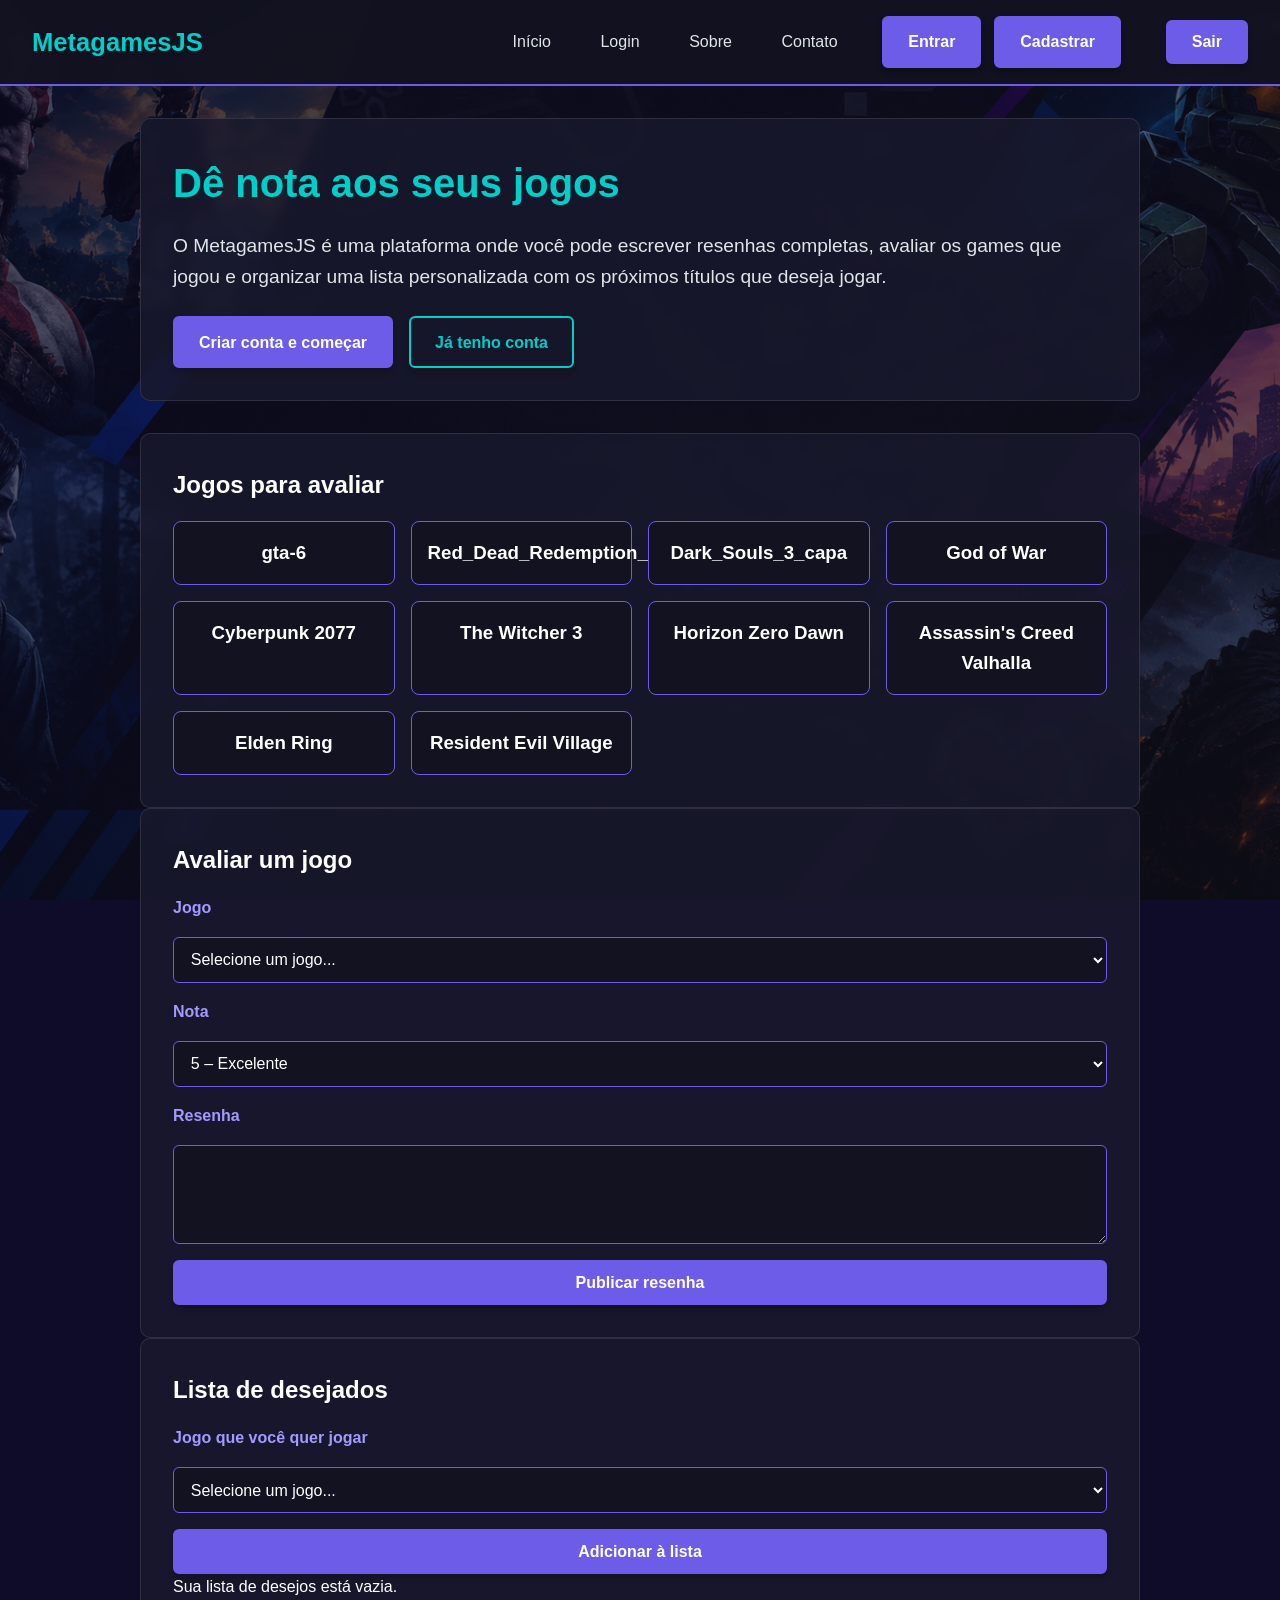
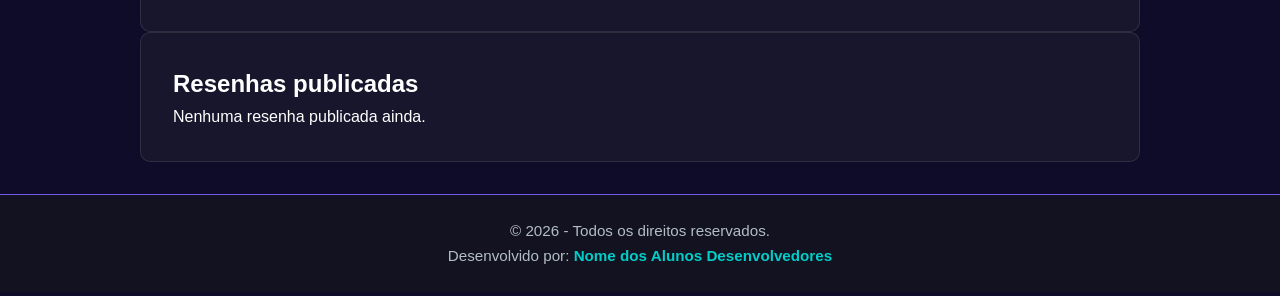
==== index.html @ 0fa868e7 "Site de jogos" ====
<!DOCTYPE html>
<html lang="pt-BR">
<head>
  <meta charset="UTF-8">
  <meta name="viewport" content="width=device-width, initial-scale=1.0">
  <title>MetagamesJS - Avalie e Organize seus Jogos</title>
    <link rel="stylesheet" href="style.css">
</head>
<body class="home">

  <!-- Header Fixo / Menu Principal -->
  <header>
    <a class="logo" href="index.html">MetagamesJS</a>
    
    <nav>
      <ul class="menu-principal">
        <li><a href="index.html">Início</a></li>
        <li><a href="login.html">Login</a></li>
        
        <!-- Submenu: Sobre -->
        <li class="has-submenu">
          <a href="#">Sobre</a>
          <ul class="submenu">
            <li><a href="#">Empresa</a></li>
            <li><a href="#">Clientes</a></li>
          </ul>
        </li>
        
        <!-- Submenu: Contato -->
        <li class="has-submenu">
          <a href="#">Contato</a>
          <ul class="submenu">
            <li><a href="#">Telefones</a></li>
            <li><a href="#">Email</a></li>
          </ul>
        </li>
      </ul>

      <!-- Painel de Login / Usuário em destaque -->
      <div id="navVisitante" class="grupo">
        <a class="btn-nav" href="login.html">Entrar</a>
        <a class="btn-nav" href="cadastro.html">Cadastrar</a>
      </div>
      
      <div id="navUsuario" class="grupo oculto">
        <span id="nomeUsuario"></span>
        <button id="btnSair">Sair</button>
      </div>
    </nav>
  </header>

  <!-- Conteúdo Principal -->
  <main>

    <!-- Apresentação Principal (Sessão de Destaque) -->
    <section id="inicio" class="inicio">
      <h1>Dê nota aos seus jogos</h1>
      <p>
        O MetagamesJS é uma plataforma onde você pode escrever resenhas completas, avaliar os games que jogou e organizar uma lista personalizada com os próximos títulos que deseja jogar.
      </p>
      <div class="botoes">
        <a class="botao" href="cadastro.html">Criar conta e começar</a>
        <a class="botao sec" href="login.html">Já tenho conta</a>
      </div>
    </section>

    <!-- Área restrita do usuário após login -->
    <div id="areaUsuario" class="oculto">

      <section>
        <h2>Jogos para avaliar</h2>
        <div id="catalogo"></div>
      </section>

      <section id="areaAvaliar">
        <h2>Avaliar um jogo</h2>
        <form id="formResenha">
          <label for="titulo">Jogo</label>
          <select id="titulo" required></select>

          <label for="notaJogo">Nota</label>
          <select id="notaJogo">
            <option value="5">5 – Excelente</option>
            <option value="4">4 – Muito bom</option>
            <option value="3">3 – Bom</option>
            <option value="2">2 – Fraco</option>
            <option value="1">1 – Ruim</option>
          </select>

          <label for="texto">Resenha</label>
          <textarea id="texto" rows="4" required></textarea>

          <button type="submit">Publicar resenha</button>
        </form>
      </section>

      <section>
        <h2>Lista de desejados</h2>
        <form id="formDesejo">
          <label for="desejo">Jogo que você quer jogar</label>
          <select id="desejo" required></select>
          <button type="submit">Adicionar à lista</button>
        </form>
        <div id="listaDesejos"></div>
      </section>

      <section>
        <h2>Resenhas publicadas</h2>
        <div id="listaResenhas"></div>
      </section>

    </div>
  </main>

  <!-- Rodapé Semântico -->
  <footer>
    <p>
      &copy; <span id="anoAtual">2026</span> - Todos os direitos reservados.
    </p>
    <p>
      Desenvolvido por: <strong>Nome dos Alunos Desenvolvedores</strong>
    </p>
  </footer>

  <script src="script.js"></script>
</body>
</html>
---- style.css ----
/* ==========================================================================
   1. RESET E CONFIGURAÇÕES GERAIS / BODY
   ========================================================================== */
* {
  margin: 0;
  padding: 0;
  box-sizing: border-box;
}
body {
  font-family: 'Segoe UI', Tahoma, Geneva, Verdana, sans-serif;
  color: #ffffff;
  line-height: 1.6;
  min-height: 100vh;
  display: flex;
  flex-direction: column;

  /* Cor de fundo base caso a imagem falhe + Imagem local */
  background-color: #0f0c29;
  background-image: linear-gradient(135deg, rgba(15, 12, 41, 0.6), rgba(18, 18, 32, 0.6)),
                    url('./fundo-games.jpg');
  background-repeat: no-repeat;
  background-position: center center;
  background-attachment: fixed;
  background-size: cover;
}


  


/* ==========================================================================
   2. HEADER & MENU COM SUBMENU
   ========================================================================== */
header {
  position: sticky;
  top: 0;
  z-index: 1000;
  background-color: rgba(18, 18, 32, 0.95);
  backdrop-filter: blur(8px);
  border-bottom: 2px solid #6c5ce7;
  padding: 1rem 2rem;
  display: flex;
  justify-content: space-between;
  align-items: center;
}

header .logo {
  font-size: 1.6rem;
  font-weight: bold;
  color: #00cec9;
  text-decoration: none;
  transition: color 0.3s ease;
}

header .logo:hover {
  color: #a29bfe;
}

nav {
  display: flex;
  align-items: center;
  gap: 2rem;
}

/* Menu Principal */
nav ul.menu-principal {
  list-style: none;
  display: flex;
  gap: 1.5rem;
  align-items: center;
}

nav ul.menu-principal > li {
  position: relative;
}

nav ul.menu-principal a {
  color: #dfe6e9;
  text-decoration: none;
  font-weight: 500;
  padding: 0.5rem 0.8rem;
  border-radius: 4px;
  transition: background-color 0.3s ease, color 0.3s ease;
}

/* Ações :hover, :focus, :active nos links do menu */
nav ul.menu-principal a:hover,
nav ul.menu-principal a:focus {
  color: #00cec9;
  background-color: rgba(255, 255, 255, 0.1);
  outline: none;
}

nav ul.menu-principal a:active {
  color: #a29bfe;
}

/* Submenu Dropdown */
ul.submenu {
  display: none;
  position: absolute;
  top: 100%;
  left: 0;
  background-color: #1e1e2f;
  list-style: none;
  border: 1px solid #6c5ce7;
  border-radius: 6px;
  min-width: 160px;
  box-shadow: 0 8px 16px rgba(0, 0, 0, 0.4);
  padding: 0.5rem 0;
  z-index: 1001;
}

ul.submenu li a {
  display: block;
  padding: 0.6rem 1rem;
  color: #b2bec3;
}

ul.submenu li a:hover,
ul.submenu li a:focus {
  background-color: #6c5ce7;
  color: #ffffff;
}

/* Exibir submenu no Hover e no Focus dos pais */
li.has-submenu:hover > ul.submenu,
li.has-submenu:focus-within > ul.submenu {
  display: block;
}

/* Area de Usuário/Visitante no Header */
.grupo {
  display: flex;
  align-items: center;
  gap: 0.8rem;
}

#nomeUsuario {
  font-weight: 600;
  color: #00cec9;
}

/* ==========================================================================
   3. PADRONIZAÇÃO DE BOTÕES (Válido para todas as páginas)
   ========================================================================== */
.botao,
button,
.btn-nav {
  display: inline-block;
  background-color: #6c5ce7;
  color: #ffffff;
  font-size: 1rem;
  font-weight: 600;
  padding: 0.7rem 1.5rem;
  border: 2px solid #6c5ce7;
  border-radius: 6px;
  cursor: pointer;
  text-decoration: none;
  text-align: center;
  transition: all 0.3s ease;
  box-shadow: 0 4px 6px rgba(0, 0, 0, 0.2);
}

.botao.sec {
  background-color: transparent;
  color: #00cec9;
  border-color: #00cec9;
}

/* Ações :hover, :active, :focus Padronizadas nos Botões */
.botao:hover,
button:hover,
.btn-nav:hover {
  background-color: #5a49e0;
  border-color: #5a49e0;
  transform: translateY(-2px);
  box-shadow: 0 6px 12px rgba(108, 92, 231, 0.4);
}

.botao.sec:hover {
  background-color: #00cec9;
  color: #121220;
}

.botao:focus,
button:focus,
.btn-nav:focus {
  outline: 3px solid #00cec9;
  outline-offset: 2px;
}

.botao:active,
button:active,
.btn-nav:active {
  transform: translateY(0);
  box-shadow: 0 2px 4px rgba(0, 0, 0, 0.2);
}

/* ==========================================================================
   4. MAIN & CONTEÚDO
   ========================================================================== */
main {
  flex: 1;
  max-width: 1000px;
  width: 90%;
  margin: 2rem auto;
  display: flex;
  flex-direction: column;
  gap: 2rem;
}

section, .card-resenha, #areaUsuario > section {
  background: rgba(25, 25, 45, 0.85);
  border: 1px solid rgba(255, 255, 255, 0.1);
  border-radius: 10px;
  padding: 2rem;
  backdrop-filter: blur(5px);
}

.inicio h1 {
  font-size: 2.5rem;
  color: #00cec9;
  margin-bottom: 1rem;
}

.inicio p {
  font-size: 1.2rem;
  margin-bottom: 1.5rem;
  color: #dfe6e9;
}

.botoes {
  display: flex;
  gap: 1rem;
}

/* Formulários */
form {
  display: flex;
  flex-direction: column;
  gap: 1rem;
  margin-top: 1rem;
}

label {
  font-weight: bold;
  color: #a29bfe;
}

input, select, textarea {
  width: 100%;
  padding: 0.8rem;
  border-radius: 6px;
  border: 1px solid #6c5ce7;
  background-color: #121220;
  color: #ffffff;
  font-size: 1rem;
}

input:focus, select:focus, textarea:focus {
  outline: none;
  border-color: #00cec9;
  box-shadow: 0 0 8px rgba(0, 206, 201, 0.5);
}

/* Cartões e Listas */
#catalogo {
  display: grid;
  grid-template-columns: repeat(auto-fill, minmax(180px, 1fr));
  gap: 1rem;
  margin-top: 1rem;
}

.card-jogo {
  background-color: #121220;
  border: 1px solid #6c5ce7;
  padding: 1rem;
  border-radius: 8px;
  text-align: center;
}

.card-resenha {
  margin-top: 1rem;
}

.card-resenha .autor {
  font-size: 0.85rem;
  color: #b2bec3;
  margin-bottom: 0.5rem;
}

#listaDesejos ul {
  list-style: none;
  margin-top: 1rem;
}

#listaDesejos li {
  display: flex;
  justify-content: space-between;
  align-items: center;
  background-color: #121220;
  padding: 0.8rem;
  margin-bottom: 0.5rem;
  border-radius: 6px;
}

/* ==========================================================================
   5. FOOTER
   ========================================================================== */
footer {
  background-color: rgba(18, 18, 32, 0.95);
  border-top: 1px solid #6c5ce7;
  text-align: center;
  padding: 1.5rem;
  color: #b2bec3;
  font-size: 0.95rem;
  margin-top: auto;
}

footer strong {
  color: #00cec9;
}
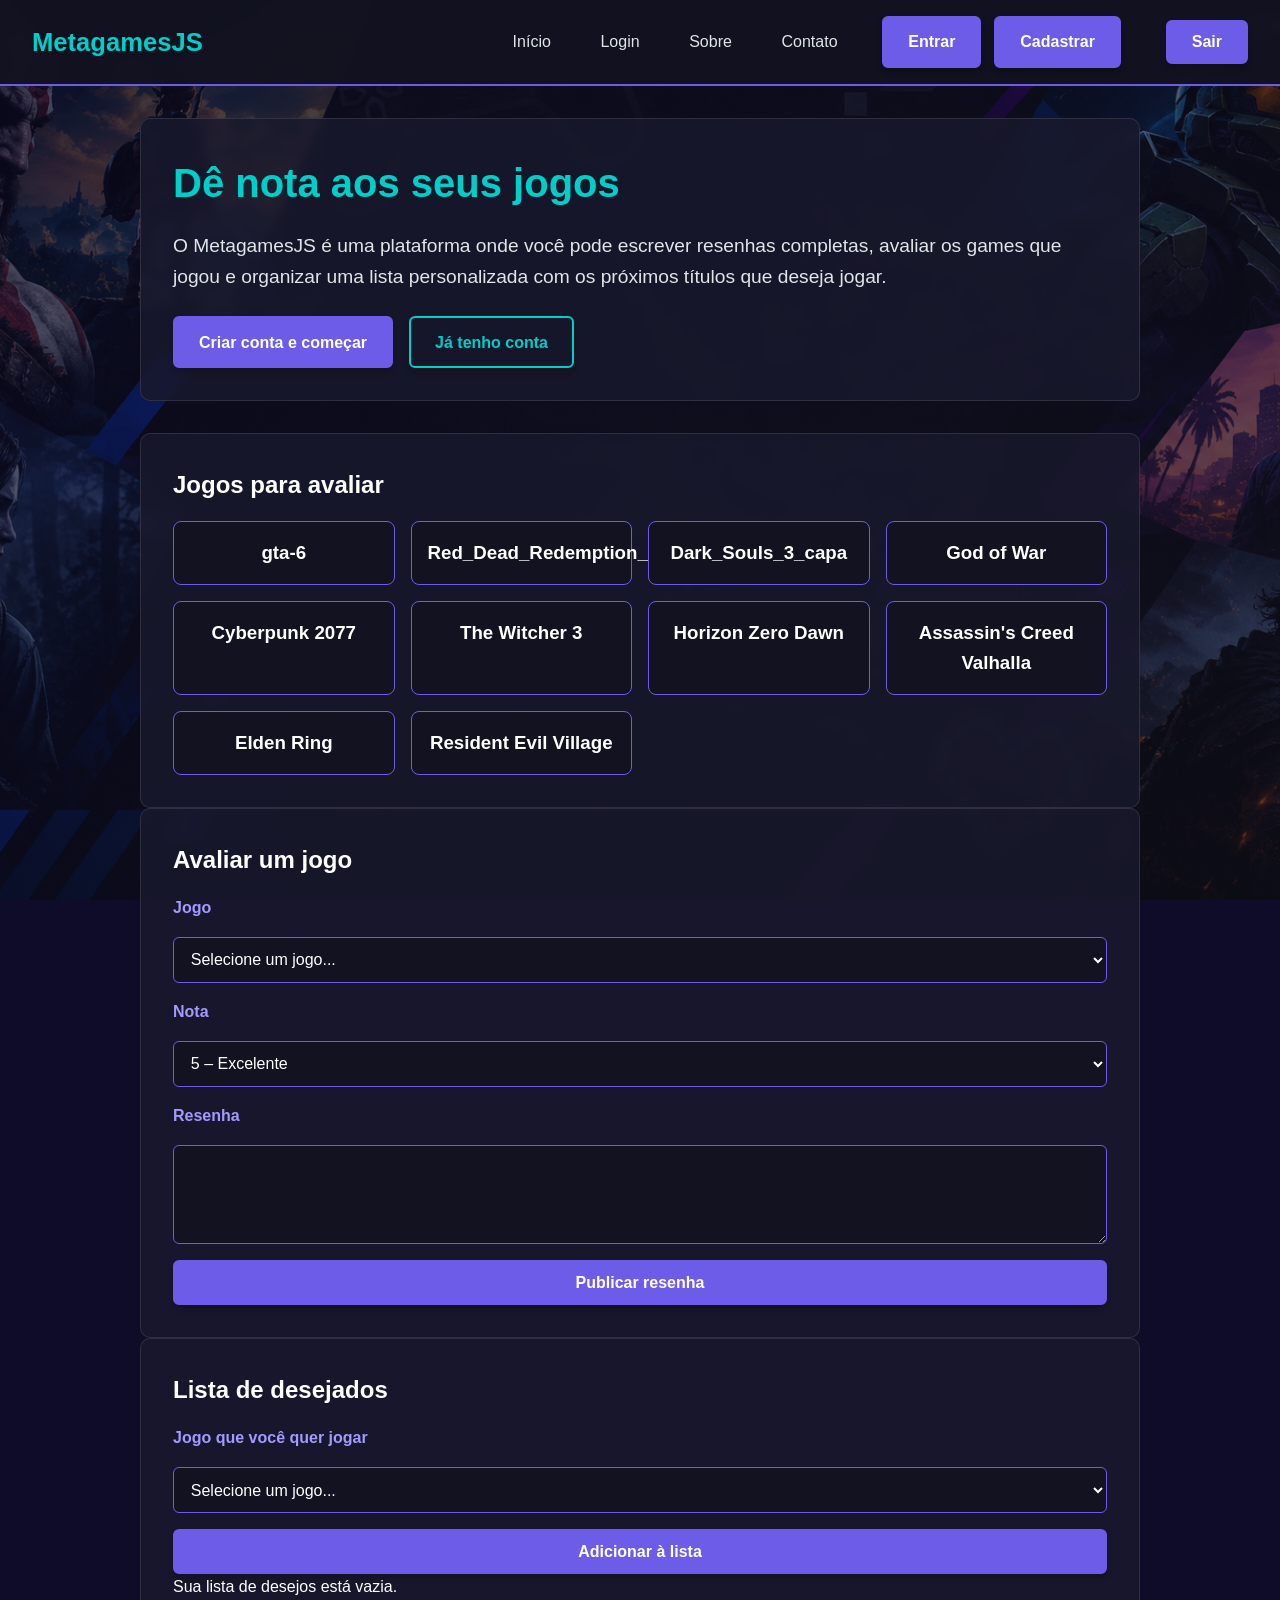
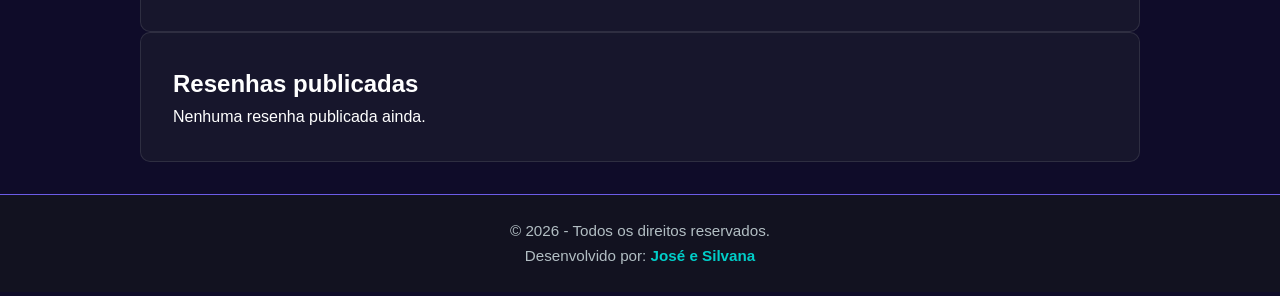
==== commit 31f72444: "avaliacao" ====
--- a/index.html
+++ b/index.html
@@ -118,7 +118,7 @@
       &copy; <span id="anoAtual">2026</span> - Todos os direitos reservados.
     </p>
     <p>
-      Desenvolvido por: <strong>Nome dos Alunos Desenvolvedores</strong>
+      Desenvolvido por: <strong>José e Silvana</strong>
     </p>
   </footer>
 
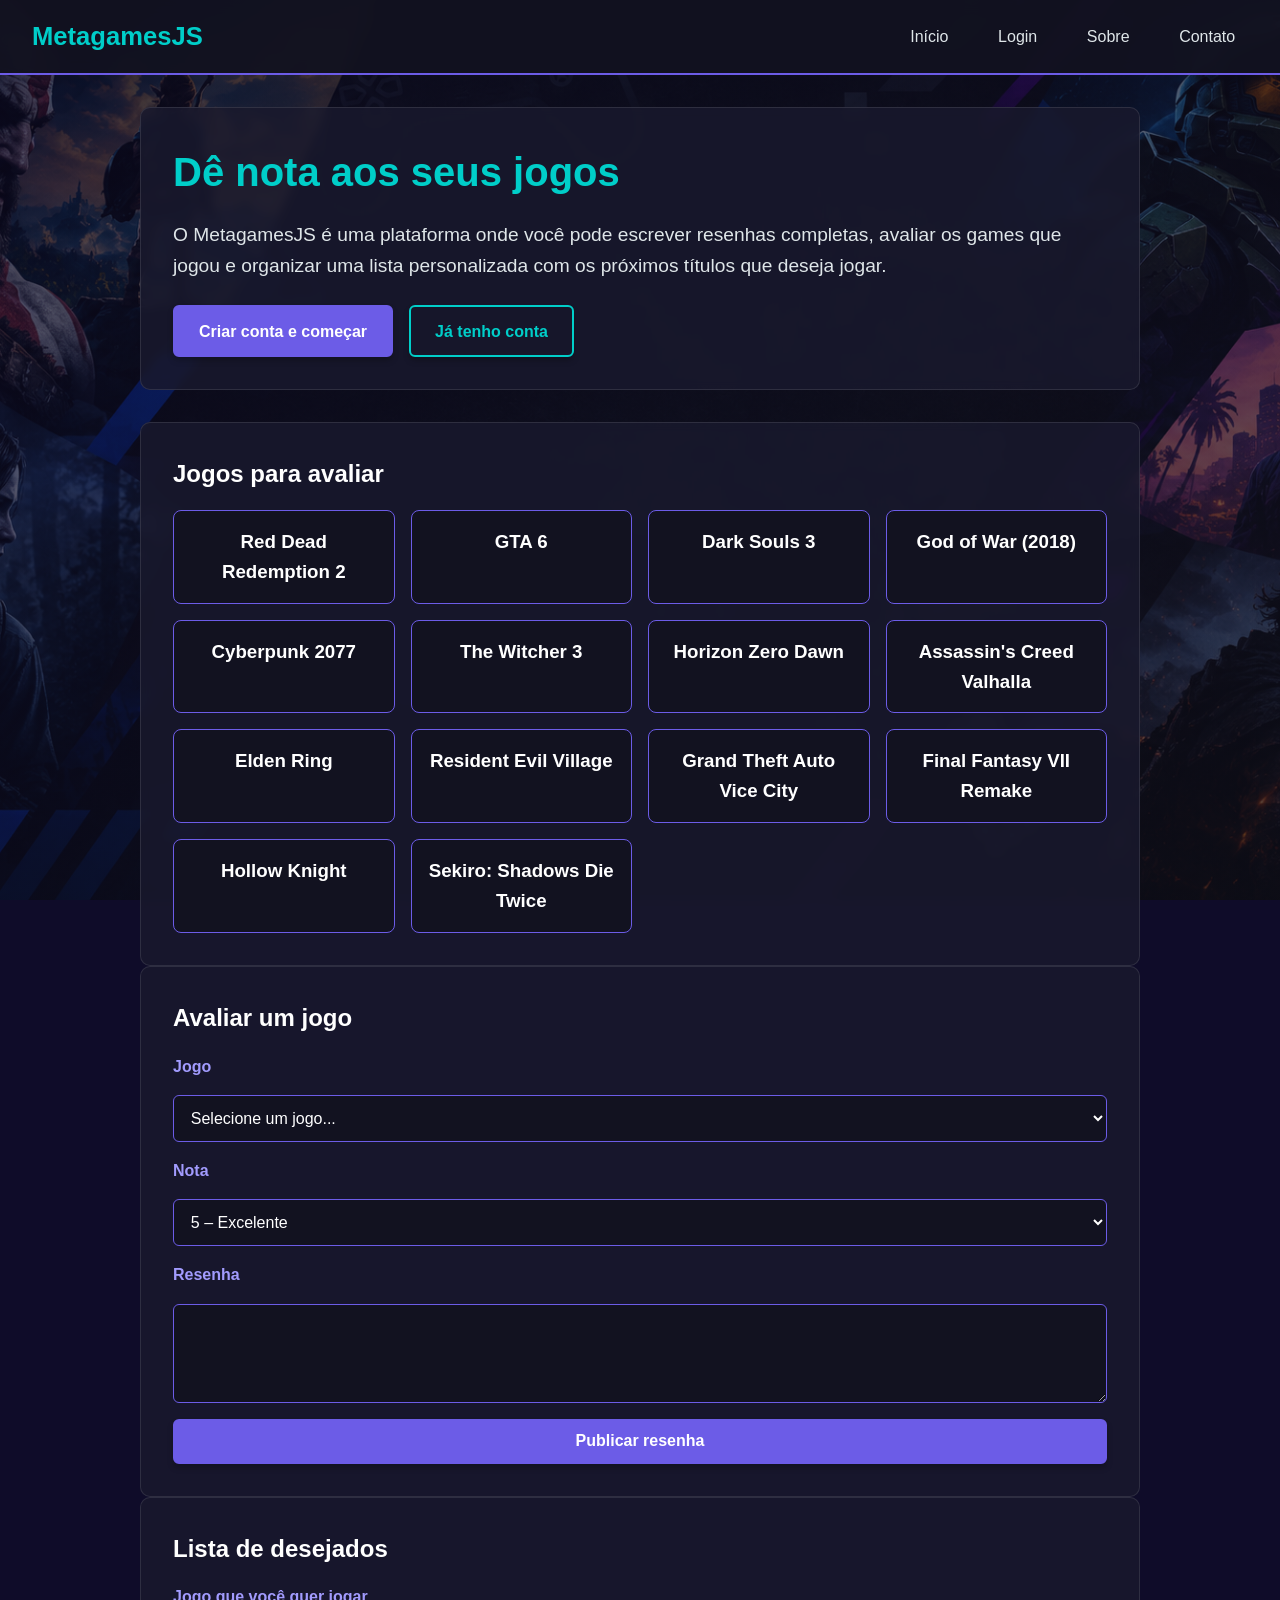
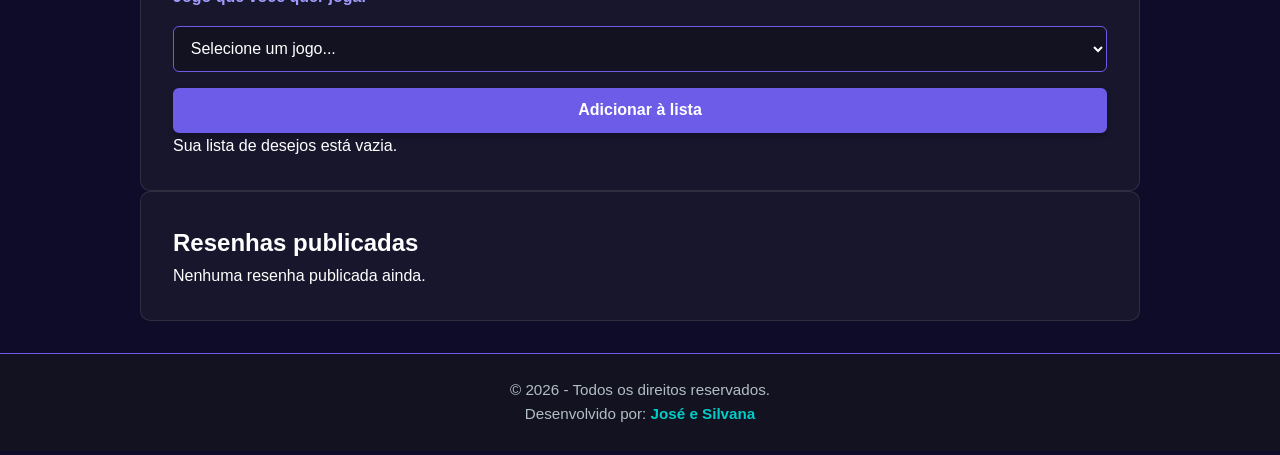
==== commit 27c60d9d: "avaliacao" ====
--- a/index.html
+++ b/index.html
@@ -36,15 +36,7 @@
         </li>
       </ul>
 
-      <!-- Painel de Login / Usuário em destaque -->
-      <div id="navVisitante" class="grupo">
-        <a class="btn-nav" href="login.html">Entrar</a>
-        <a class="btn-nav" href="cadastro.html">Cadastrar</a>
-      </div>
       
-      <div id="navUsuario" class="grupo oculto">
-        <span id="nomeUsuario"></span>
-        <button id="btnSair">Sair</button>
       </div>
     </nav>
   </header>
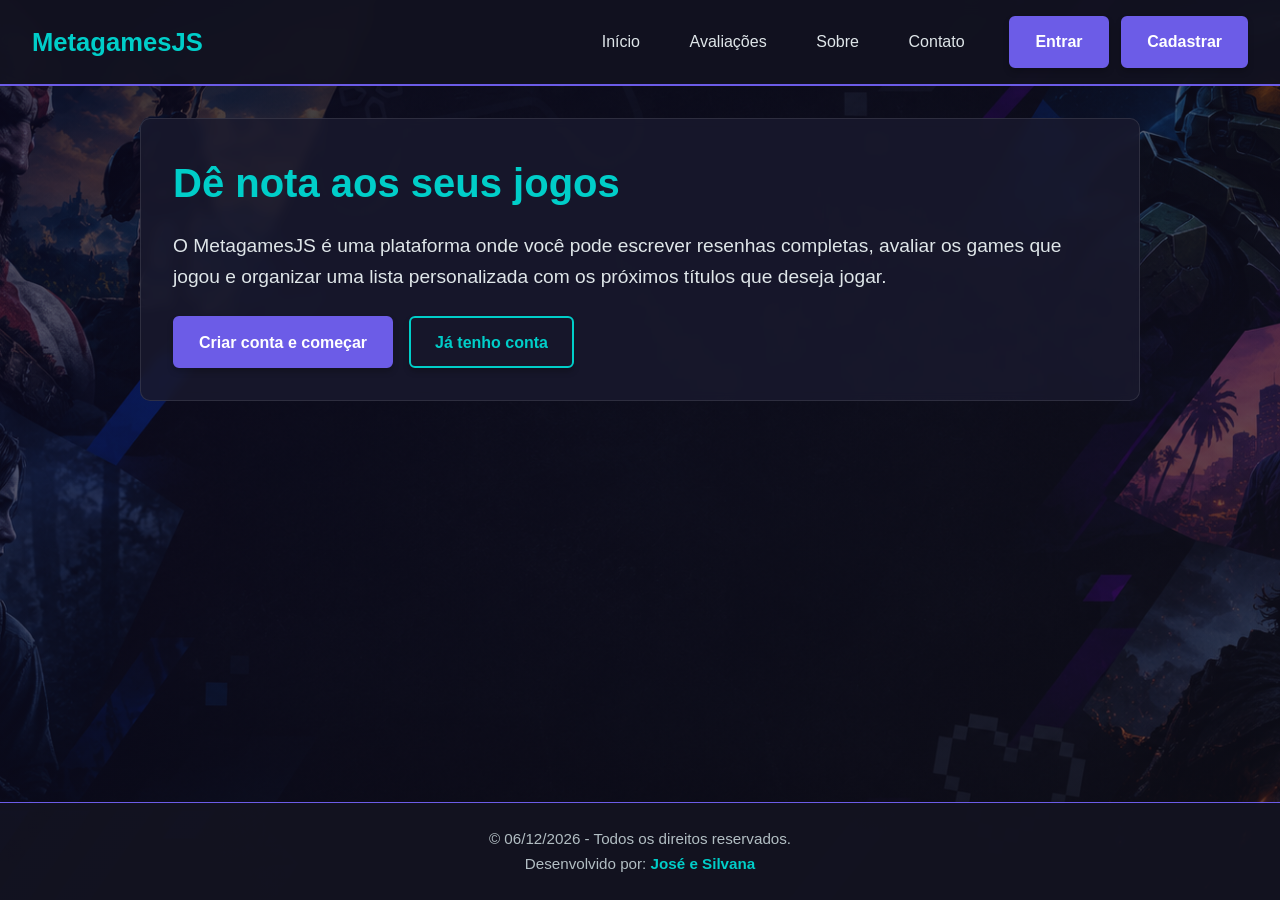
==== commit 5eb459e2: "certo" ====
--- a/index.html
+++ b/index.html
@@ -8,35 +8,42 @@
 </head>
 <body class="home">
 
-  <!-- Header Fixo / Menu Principal -->
   <header>
     <a class="logo" href="index.html">MetagamesJS</a>
-    
-    <nav>
+    <nav aria-label="Navegação principal">
       <ul class="menu-principal">
         <li><a href="index.html">Início</a></li>
-        <li><a href="login.html">Login</a></li>
-        
-        <!-- Submenu: Sobre -->
+        <li><a href="index.html#areaAvaliar">Avaliações</a></li>
         <li class="has-submenu">
           <a href="#">Sobre</a>
           <ul class="submenu">
-            <li><a href="#">Empresa</a></li>
-            <li><a href="#">Clientes</a></li>
+            <li class="submenu-info">
+              <h3>Empresa</h3>
+              <p>A MetagamesJS é uma plataforma para avaliar jogos, publicar resenhas e organizar uma lista de títulos desejados.</p>
+              <p>Nosso catálogo reúne jogos de diferentes estilos para a comunidade compartilhar opiniões e descobrir novas aventuras.</p>
+            </li>
+            <li class="submenu-info">
+              <h3>Clientes</h3>
+              <p>Feita para jogadores que querem registrar suas experiências, compartilhar opiniões e encontrar o próximo jogo para explorar.</p>
+              <p>Com uma conta, você pode avaliar jogos, publicar resenhas e montar sua lista pessoal.</p>
+            </li>
           </ul>
         </li>
-        
-        <!-- Submenu: Contato -->
         <li class="has-submenu">
           <a href="#">Contato</a>
           <ul class="submenu">
-            <li><a href="#">Telefones</a></li>
-            <li><a href="#">Email</a></li>
+            <li><a href="tel:+5532999831621">Telefone: 3299983-1621</a></li>
+            <li><a href="mailto:metagamesjs@senai.com.br">metagamesjs@senai.com.br</a></li>
           </ul>
         </li>
       </ul>
-
-      
+      <div id="navVisitante" class="grupo">
+        <a class="btn-nav" href="login.html">Entrar</a>
+        <a class="btn-nav" href="cadastro.html">Cadastrar</a>
+      </div>
+      <div id="navUsuario" class="grupo oculto">
+        <span id="nomeUsuario"></span>
+        <button id="btnSair" type="button">Sair</button>
       </div>
     </nav>
   </header>
@@ -107,7 +114,7 @@
   <!-- Rodapé Semântico -->
   <footer>
     <p>
-      &copy; <span id="anoAtual">2026</span> - Todos os direitos reservados.
+      &copy; <span id="dataAtual"></span> - Todos os direitos reservados.
     </p>
     <p>
       Desenvolvido por: <strong>José e Silvana</strong>
--- a/style.css
+++ b/style.css
@@ -60,6 +60,10 @@
   display: flex;
   align-items: center;
   gap: 2rem;
+}
+
+.oculto {
+  display: none !important;
 }
 
 /* Menu Principal */
@@ -105,7 +109,8 @@
   list-style: none;
   border: 1px solid #6c5ce7;
   border-radius: 6px;
-  min-width: 160px;
+  width: 300px;
+  max-width: min(300px, calc(100vw - 2rem));
   box-shadow: 0 8px 16px rgba(0, 0, 0, 0.4);
   padding: 0.5rem 0;
   z-index: 1001;
@@ -121,6 +126,26 @@
 ul.submenu li a:focus {
   background-color: #6c5ce7;
   color: #ffffff;
+}
+
+.submenu-info {
+  padding: 0.6rem 1rem;
+  color: #b2bec3;
+}
+
+.submenu-info + .submenu-info {
+  border-top: 1px solid rgba(255, 255, 255, 0.15);
+}
+
+.submenu-info h3 {
+  color: #00cec9;
+  font-size: 0.95rem;
+}
+
+.submenu-info p {
+  margin-top: 0.35rem;
+  font-size: 0.85rem;
+  line-height: 1.4;
 }
 
 /* Exibir submenu no Hover e no Focus dos pais */
@@ -266,18 +291,36 @@
 
 /* Cartões e Listas */
 #catalogo {
-  display: grid;
-  grid-template-columns: repeat(auto-fill, minmax(180px, 1fr));
+  display: flex;
   gap: 1rem;
   margin-top: 1rem;
+  padding: 0.25rem 0 0.75rem;
+  overflow-x: auto;
+  scroll-snap-type: x mandatory;
+  overscroll-behavior-x: contain;
 }
 
 .card-jogo {
+  flex: 0 0 150px;
   background-color: #121220;
   border: 1px solid #6c5ce7;
-  padding: 1rem;
+  padding: 0.75rem;
   border-radius: 8px;
   text-align: center;
+  scroll-snap-align: start;
+}
+
+.card-jogo h3 {
+  font-size: 0.95rem;
+}
+
+.imagem-jogo {
+  display: block;
+  width: 100%;
+  height: 180px;
+  object-fit: cover;
+  border-radius: 6px;
+  margin-bottom: 0.75rem;
 }
 
 .card-resenha {
@@ -320,4 +363,28 @@
 
 footer strong {
   color: #00cec9;
+}
+
+@media (max-width: 800px) {
+  header {
+    flex-wrap: wrap;
+    gap: 0.75rem;
+    padding: 0.75rem 1rem;
+  }
+
+  nav {
+    flex-wrap: wrap;
+    justify-content: center;
+    gap: 0.5rem;
+  }
+
+  nav ul.menu-principal {
+    flex-wrap: wrap;
+    justify-content: center;
+    gap: 0.25rem;
+  }
+
+  nav ul.menu-principal a {
+    padding: 0.4rem 0.5rem;
+  }
 }
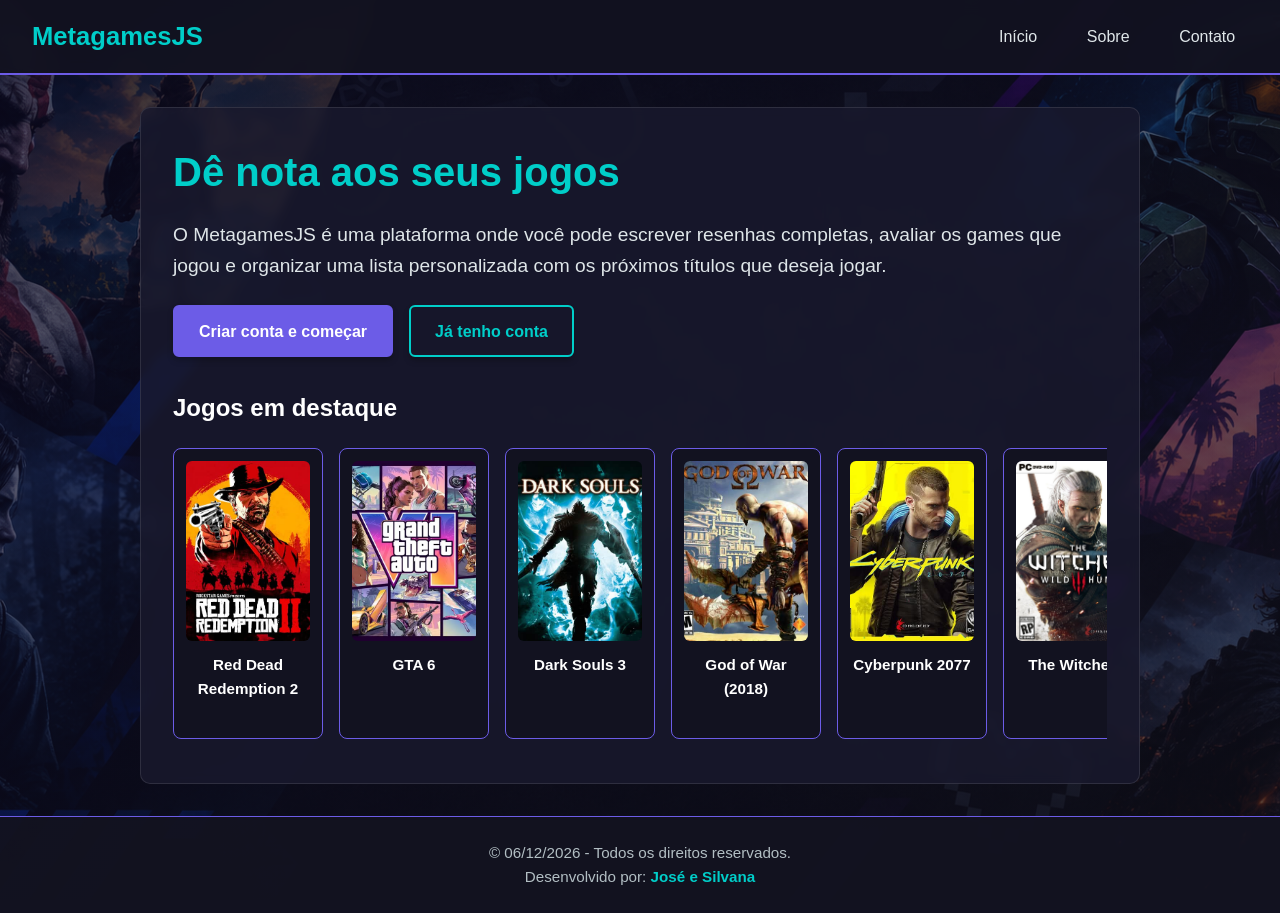
==== commit 2a2d0ef4: "alterado" ====
--- a/index.html
+++ b/index.html
@@ -13,7 +13,6 @@
     <nav aria-label="Navegação principal">
       <ul class="menu-principal">
         <li><a href="index.html">Início</a></li>
-        <li><a href="index.html#areaAvaliar">Avaliações</a></li>
         <li class="has-submenu">
           <a href="#">Sobre</a>
           <ul class="submenu">
@@ -37,10 +36,7 @@
           </ul>
         </li>
       </ul>
-      <div id="navVisitante" class="grupo">
-        <a class="btn-nav" href="login.html">Entrar</a>
-        <a class="btn-nav" href="cadastro.html">Cadastrar</a>
-      </div>
+      
       <div id="navUsuario" class="grupo oculto">
         <span id="nomeUsuario"></span>
         <button id="btnSair" type="button">Sair</button>
@@ -60,6 +56,10 @@
       <div class="botoes">
         <a class="botao" href="cadastro.html">Criar conta e começar</a>
         <a class="botao sec" href="login.html">Já tenho conta</a>
+      </div>
+      <div class="jogos-destaque">
+        <h2>Jogos em destaque</h2>
+        <div id="catalogoInicio" class="catalogo-jogos"></div>
       </div>
     </section>
 
--- a/style.css
+++ b/style.css
@@ -260,6 +260,14 @@
   gap: 1rem;
 }
 
+.jogos-destaque {
+  margin-top: 2rem;
+}
+
+.jogos-destaque h2 {
+  margin-bottom: 0.75rem;
+}
+
 /* Formulários */
 form {
   display: flex;
@@ -290,7 +298,8 @@
 }
 
 /* Cartões e Listas */
-#catalogo {
+#catalogo,
+.catalogo-jogos {
   display: flex;
   gap: 1rem;
   margin-top: 1rem;
@@ -312,6 +321,25 @@
 
 .card-jogo h3 {
   font-size: 0.95rem;
+}
+
+.avaliacao-jogo {
+  display: flex;
+  flex-direction: column;
+  align-items: center;
+  margin-top: 0.35rem;
+}
+
+.estrelas {
+  color: #ffd166;
+  font-size: 1.1rem;
+  letter-spacing: 0.08rem;
+  line-height: 1.2;
+}
+
+.resumo-avaliacao {
+  color: #b2bec3;
+  font-size: 0.75rem;
 }
 
 .imagem-jogo {
